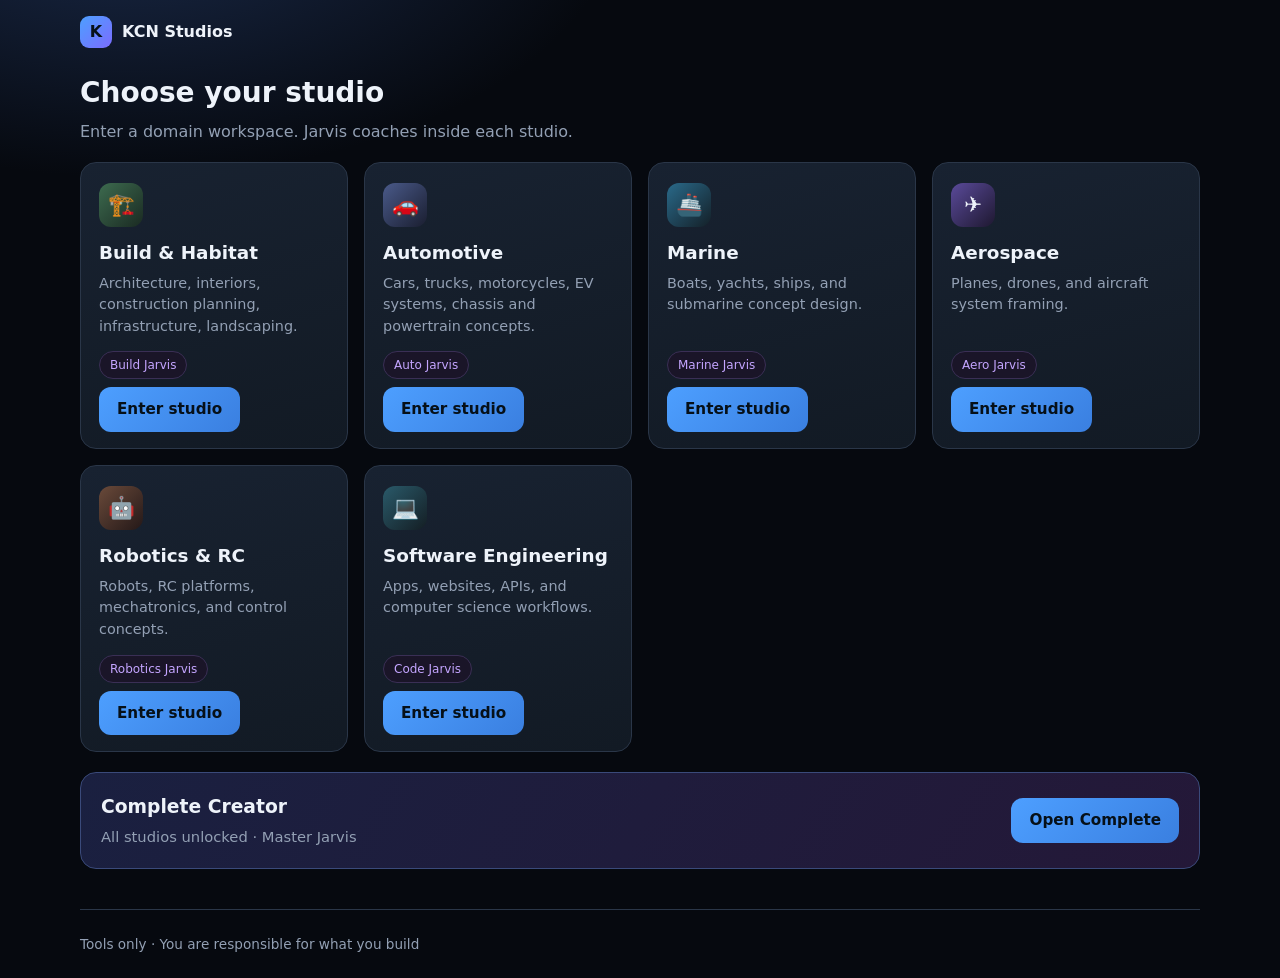
==== docs/index.html @ ed0cfe14 "Publish Studio Home to docs/ for GitHub Pages" ====
<!DOCTYPE html>
<html lang="en">
<head>
<meta charset="UTF-8"/>
<meta name="viewport" content="width=device-width, initial-scale=1"/>
<title>KCN Studios</title>
<style>
:root{--bg:#06090f;--card:#121a24;--border:#2a3648;--text:#eef3fa;--muted:#93a0b4;--accent:#4d9fff;--accent2:#7b6cff;--jarvis:#c4a5ff;--font:system-ui,sans-serif}
*{box-sizing:border-box}body{margin:0;font-family:var(--font);background:radial-gradient(900px 500px at 10% -10%,#1a2a4a 0%,transparent 55%),var(--bg);color:var(--text);min-height:100vh;line-height:1.5}
.container{width:min(1120px,92vw);margin:0 auto}.nav{display:flex;align-items:center;justify-content:space-between;padding:16px 0;flex-wrap:wrap;gap:12px}
.brand{display:flex;align-items:center;gap:10px;font-weight:800;color:var(--text);text-decoration:none}
.brand-mark{width:32px;height:32px;border-radius:9px;background:linear-gradient(135deg,var(--accent),var(--accent2));display:grid;place-items:center;color:#061018;font-weight:900}
.btn{display:inline-flex;align-items:center;padding:11px 18px;border-radius:12px;border:0;font-weight:700;cursor:pointer;text-decoration:none;font-size:.95rem}
.btn-primary{background:linear-gradient(135deg,var(--accent),#3a7fe0);color:#061018}
h1{font-size:1.75rem;margin:8px 0 6px}.sub{color:var(--muted);margin:0 0 12px}
.studio-grid{display:grid;grid-template-columns:repeat(auto-fill,minmax(260px,1fr));gap:16px;margin-top:18px}
.studio-card{background:linear-gradient(165deg,#182231,#121a24);border:1px solid var(--border);border-radius:16px;padding:20px 18px 16px;display:flex;flex-direction:column;min-height:220px;transition:border-color .15s,transform .15s}
.studio-card:hover{border-color:#4a6a9a;transform:translateY(-2px)}
.studio-icon{width:44px;height:44px;border-radius:12px;display:grid;place-items:center;font-size:1.35rem;margin-bottom:12px}
.studio-card h2{margin:0 0 6px;font-size:1.15rem}.studio-card p{margin:0;color:var(--muted);font-size:.9rem;flex:1}
.studio-meta{display:flex;align-items:center;justify-content:space-between;margin-top:14px;gap:8px;flex-wrap:wrap}
.jarvis-tag{font-size:.75rem;color:var(--jarvis);background:#1a1528;border:1px solid #3a2f55;padding:4px 10px;border-radius:999px}
.complete-banner{margin:20px 0;background:linear-gradient(120deg,#1a2040,#241838);border:1px solid #3a4a7a;border-radius:16px;padding:20px;display:flex;align-items:center;justify-content:space-between;gap:16px;flex-wrap:wrap}
.footer{margin-top:40px;padding:24px 0;border-top:1px solid var(--border);color:var(--muted);font-size:.85rem}
</style>
</head>
<body>
<div class="container">
<nav class="nav"><a class="brand" href="index.html"><span class="brand-mark">K</span> KCN Studios</a></nav>
<h1>Choose your studio</h1>
<p class="sub">Enter a domain workspace. Jarvis coaches inside each studio.</p>
<div class="studio-grid" id="grid"></div>
<div class="complete-banner">
  <div>
    <h3 style="margin:0 0 4px">Complete Creator</h3>
    <p style="margin:0;color:var(--muted);font-size:.92rem">All studios unlocked · Master Jarvis</p>
  </div>
  <a class="btn btn-primary" href="workspace.html?studio=SUB-COMPLETE">Open Complete</a>
</div>
<footer class="footer">Tools only · You are responsible for what you build</footer>
</div>
<script>
const STUDIOS=[
  {id:'SUB-BUILD',name:'Build & Habitat',icon:'🏗️',color:'linear-gradient(135deg,#3d6b4f,#1a2a22)',blurb:'Architecture, interiors, construction planning, infrastructure, landscaping.',jarvis:'Build Jarvis'},
  {id:'SUB-AUTO',name:'Automotive',icon:'🚗',color:'linear-gradient(135deg,#4a5a8a,#1a1e30)',blurb:'Cars, trucks, motorcycles, EV systems, chassis and powertrain concepts.',jarvis:'Auto Jarvis'},
  {id:'SUB-MARINE',name:'Marine',icon:'🚢',color:'linear-gradient(135deg,#2a6a8a,#142028)',blurb:'Boats, yachts, ships, and submarine concept design.',jarvis:'Marine Jarvis'},
  {id:'SUB-AERO',name:'Aerospace',icon:'✈️',color:'linear-gradient(135deg,#5a4a9a,#1e1830)',blurb:'Planes, drones, and aircraft system framing.',jarvis:'Aero Jarvis'},
  {id:'SUB-ROBOTICS',name:'Robotics & RC',icon:'🤖',color:'linear-gradient(135deg,#6a4a3a,#241818)',blurb:'Robots, RC platforms, mechatronics, and control concepts.',jarvis:'Robotics Jarvis'},
  {id:'SUB-SOFTWARE',name:'Software Engineering',icon:'💻',color:'linear-gradient(135deg,#2a5a6a,#141e24)',blurb:'Apps, websites, APIs, and computer science workflows.',jarvis:'Code Jarvis'}
];
document.getElementById('grid').innerHTML=STUDIOS.map(s=>`
<article class="studio-card">
  <div class="studio-icon" style="background:${s.color}">${s.icon}</div>
  <h2>${s.name}</h2>
  <p>${s.blurb}</p>
  <div class="studio-meta">
    <span class="jarvis-tag">${s.jarvis}</span>
    <a class="btn btn-primary" href="workspace.html?studio=${s.id}">Enter studio</a>
  </div>
</article>`).join('');
</script>
</body>
</html>
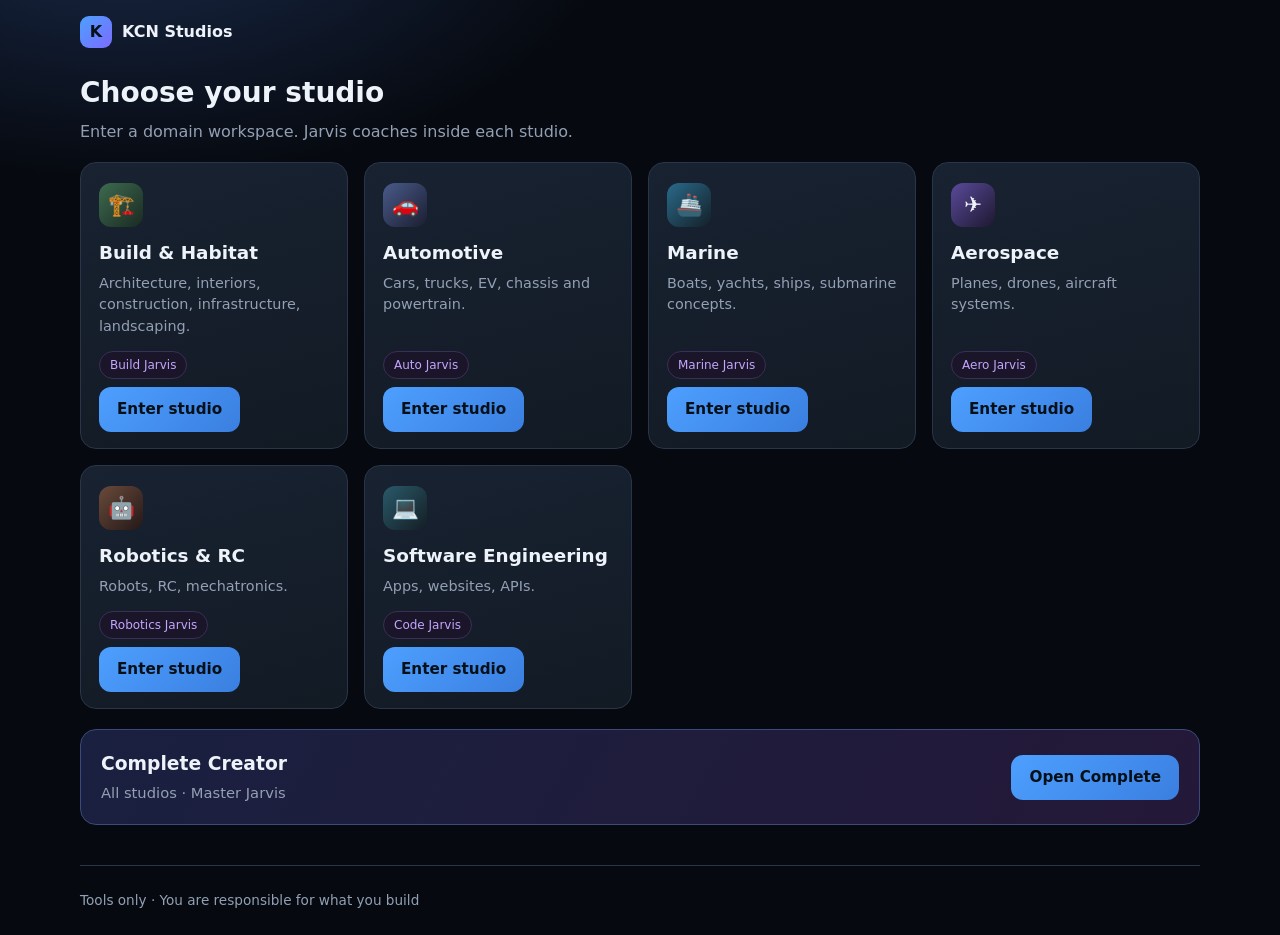
==== commit 70e9c852: "Add GitHub Pages auto-deploy workflow" ====
--- a/docs/index.html
+++ b/docs/index.html
@@ -5,17 +5,17 @@
 <meta name="viewport" content="width=device-width, initial-scale=1"/>
 <title>KCN Studios</title>
 <style>
-:root{--bg:#06090f;--card:#121a24;--border:#2a3648;--text:#eef3fa;--muted:#93a0b4;--accent:#4d9fff;--accent2:#7b6cff;--jarvis:#c4a5ff;--font:system-ui,sans-serif}
+:root{--bg:#06090f;--border:#2a3648;--text:#eef3fa;--muted:#93a0b4;--accent:#4d9fff;--accent2:#7b6cff;--jarvis:#c4a5ff;--font:system-ui,sans-serif}
 *{box-sizing:border-box}body{margin:0;font-family:var(--font);background:radial-gradient(900px 500px at 10% -10%,#1a2a4a 0%,transparent 55%),var(--bg);color:var(--text);min-height:100vh;line-height:1.5}
-.container{width:min(1120px,92vw);margin:0 auto}.nav{display:flex;align-items:center;justify-content:space-between;padding:16px 0;flex-wrap:wrap;gap:12px}
+.container{width:min(1120px,92vw);margin:0 auto}.nav{display:flex;align-items:center;justify-content:space-between;padding:16px 0}
 .brand{display:flex;align-items:center;gap:10px;font-weight:800;color:var(--text);text-decoration:none}
 .brand-mark{width:32px;height:32px;border-radius:9px;background:linear-gradient(135deg,var(--accent),var(--accent2));display:grid;place-items:center;color:#061018;font-weight:900}
-.btn{display:inline-flex;align-items:center;padding:11px 18px;border-radius:12px;border:0;font-weight:700;cursor:pointer;text-decoration:none;font-size:.95rem}
+.btn{display:inline-flex;align-items:center;padding:11px 18px;border-radius:12px;border:0;font-weight:700;text-decoration:none;font-size:.95rem}
 .btn-primary{background:linear-gradient(135deg,var(--accent),#3a7fe0);color:#061018}
 h1{font-size:1.75rem;margin:8px 0 6px}.sub{color:var(--muted);margin:0 0 12px}
 .studio-grid{display:grid;grid-template-columns:repeat(auto-fill,minmax(260px,1fr));gap:16px;margin-top:18px}
-.studio-card{background:linear-gradient(165deg,#182231,#121a24);border:1px solid var(--border);border-radius:16px;padding:20px 18px 16px;display:flex;flex-direction:column;min-height:220px;transition:border-color .15s,transform .15s}
-.studio-card:hover{border-color:#4a6a9a;transform:translateY(-2px)}
+.studio-card{background:linear-gradient(165deg,#182231,#121a24);border:1px solid var(--border);border-radius:16px;padding:20px 18px 16px;display:flex;flex-direction:column;min-height:220px}
+.studio-card:hover{border-color:#4a6a9a}
 .studio-icon{width:44px;height:44px;border-radius:12px;display:grid;place-items:center;font-size:1.35rem;margin-bottom:12px}
 .studio-card h2{margin:0 0 6px;font-size:1.15rem}.studio-card p{margin:0;color:var(--muted);font-size:.9rem;flex:1}
 .studio-meta{display:flex;align-items:center;justify-content:space-between;margin-top:14px;gap:8px;flex-wrap:wrap}
@@ -31,33 +31,21 @@
 <p class="sub">Enter a domain workspace. Jarvis coaches inside each studio.</p>
 <div class="studio-grid" id="grid"></div>
 <div class="complete-banner">
-  <div>
-    <h3 style="margin:0 0 4px">Complete Creator</h3>
-    <p style="margin:0;color:var(--muted);font-size:.92rem">All studios unlocked · Master Jarvis</p>
-  </div>
-  <a class="btn btn-primary" href="workspace.html?studio=SUB-COMPLETE">Open Complete</a>
+<div><h3 style="margin:0 0 4px">Complete Creator</h3><p style="margin:0;color:var(--muted);font-size:.92rem">All studios · Master Jarvis</p></div>
+<a class="btn btn-primary" href="workspace.html?studio=SUB-COMPLETE">Open Complete</a>
 </div>
 <footer class="footer">Tools only · You are responsible for what you build</footer>
 </div>
 <script>
 const STUDIOS=[
-  {id:'SUB-BUILD',name:'Build & Habitat',icon:'🏗️',color:'linear-gradient(135deg,#3d6b4f,#1a2a22)',blurb:'Architecture, interiors, construction planning, infrastructure, landscaping.',jarvis:'Build Jarvis'},
-  {id:'SUB-AUTO',name:'Automotive',icon:'🚗',color:'linear-gradient(135deg,#4a5a8a,#1a1e30)',blurb:'Cars, trucks, motorcycles, EV systems, chassis and powertrain concepts.',jarvis:'Auto Jarvis'},
-  {id:'SUB-MARINE',name:'Marine',icon:'🚢',color:'linear-gradient(135deg,#2a6a8a,#142028)',blurb:'Boats, yachts, ships, and submarine concept design.',jarvis:'Marine Jarvis'},
-  {id:'SUB-AERO',name:'Aerospace',icon:'✈️',color:'linear-gradient(135deg,#5a4a9a,#1e1830)',blurb:'Planes, drones, and aircraft system framing.',jarvis:'Aero Jarvis'},
-  {id:'SUB-ROBOTICS',name:'Robotics & RC',icon:'🤖',color:'linear-gradient(135deg,#6a4a3a,#241818)',blurb:'Robots, RC platforms, mechatronics, and control concepts.',jarvis:'Robotics Jarvis'},
-  {id:'SUB-SOFTWARE',name:'Software Engineering',icon:'💻',color:'linear-gradient(135deg,#2a5a6a,#141e24)',blurb:'Apps, websites, APIs, and computer science workflows.',jarvis:'Code Jarvis'}
+{id:'SUB-BUILD',name:'Build & Habitat',icon:'🏗️',color:'linear-gradient(135deg,#3d6b4f,#1a2a22)',blurb:'Architecture, interiors, construction, infrastructure, landscaping.',jarvis:'Build Jarvis'},
+{id:'SUB-AUTO',name:'Automotive',icon:'🚗',color:'linear-gradient(135deg,#4a5a8a,#1a1e30)',blurb:'Cars, trucks, EV, chassis and powertrain.',jarvis:'Auto Jarvis'},
+{id:'SUB-MARINE',name:'Marine',icon:'🚢',color:'linear-gradient(135deg,#2a6a8a,#142028)',blurb:'Boats, yachts, ships, submarine concepts.',jarvis:'Marine Jarvis'},
+{id:'SUB-AERO',name:'Aerospace',icon:'✈️',color:'linear-gradient(135deg,#5a4a9a,#1e1830)',blurb:'Planes, drones, aircraft systems.',jarvis:'Aero Jarvis'},
+{id:'SUB-ROBOTICS',name:'Robotics & RC',icon:'🤖',color:'linear-gradient(135deg,#6a4a3a,#241818)',blurb:'Robots, RC, mechatronics.',jarvis:'Robotics Jarvis'},
+{id:'SUB-SOFTWARE',name:'Software Engineering',icon:'💻',color:'linear-gradient(135deg,#2a5a6a,#141e24)',blurb:'Apps, websites, APIs.',jarvis:'Code Jarvis'}
 ];
-document.getElementById('grid').innerHTML=STUDIOS.map(s=>`
-<article class="studio-card">
-  <div class="studio-icon" style="background:${s.color}">${s.icon}</div>
-  <h2>${s.name}</h2>
-  <p>${s.blurb}</p>
-  <div class="studio-meta">
-    <span class="jarvis-tag">${s.jarvis}</span>
-    <a class="btn btn-primary" href="workspace.html?studio=${s.id}">Enter studio</a>
-  </div>
-</article>`).join('');
+document.getElementById('grid').innerHTML=STUDIOS.map(s=>`<article class="studio-card"><div class="studio-icon" style="background:${s.color}">${s.icon}</div><h2>${s.name}</h2><p>${s.blurb}</p><div class="studio-meta"><span class="jarvis-tag">${s.jarvis}</span><a class="btn btn-primary" href="workspace.html?studio=${s.id}">Enter studio</a></div></article>`).join('');
 </script>
 </body>
 </html>
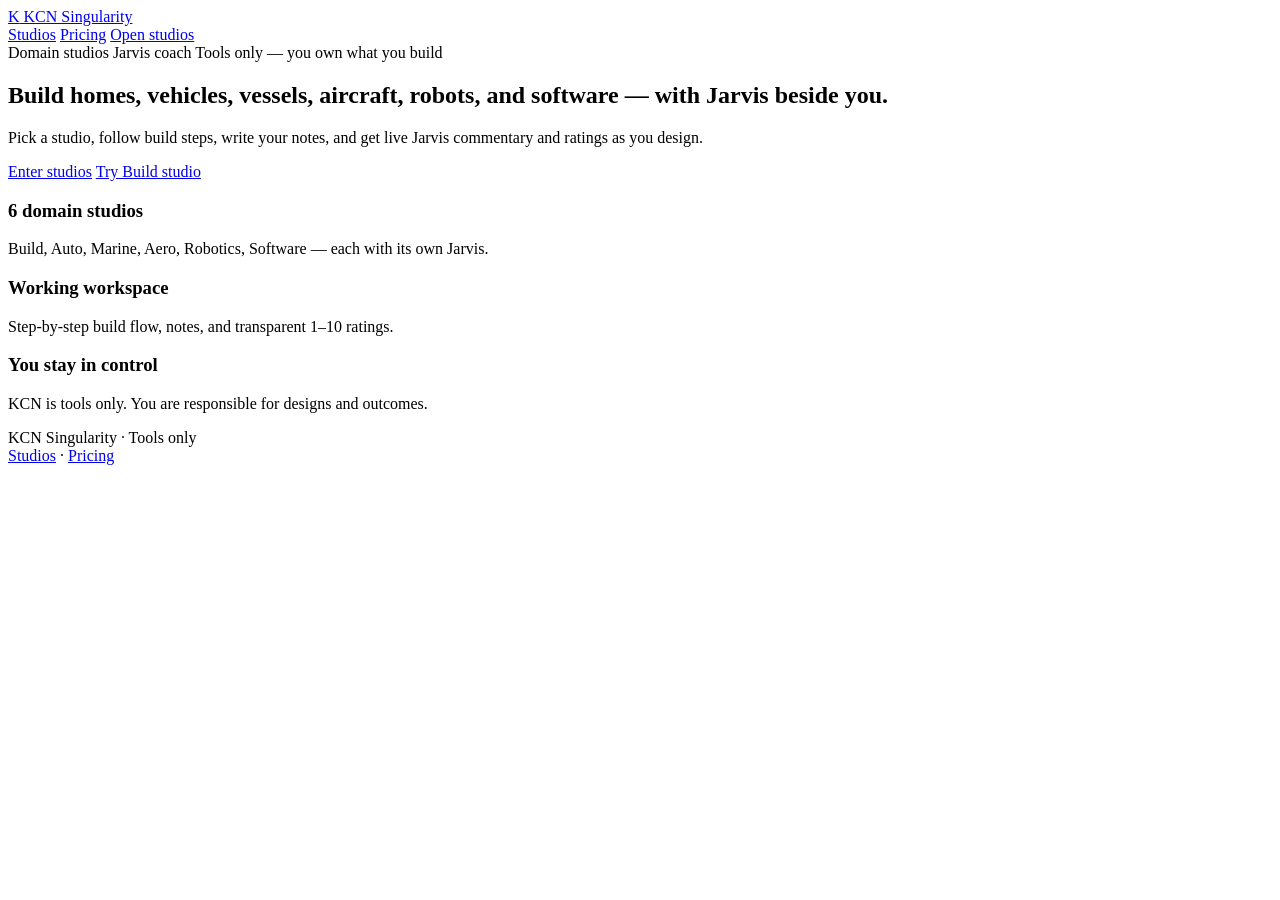
==== commit 8e692b8e: "Publish complete working KCN web app (landing, studios, workspace+Jarvis, pricing)" ====
--- a/docs/index.html
+++ b/docs/index.html
@@ -3,49 +3,38 @@
 <head>
 <meta charset="UTF-8"/>
 <meta name="viewport" content="width=device-width, initial-scale=1"/>
-<title>KCN Studios</title>
-<style>
-:root{--bg:#06090f;--border:#2a3648;--text:#eef3fa;--muted:#93a0b4;--accent:#4d9fff;--accent2:#7b6cff;--jarvis:#c4a5ff;--font:system-ui,sans-serif}
-*{box-sizing:border-box}body{margin:0;font-family:var(--font);background:radial-gradient(900px 500px at 10% -10%,#1a2a4a 0%,transparent 55%),var(--bg);color:var(--text);min-height:100vh;line-height:1.5}
-.container{width:min(1120px,92vw);margin:0 auto}.nav{display:flex;align-items:center;justify-content:space-between;padding:16px 0}
-.brand{display:flex;align-items:center;gap:10px;font-weight:800;color:var(--text);text-decoration:none}
-.brand-mark{width:32px;height:32px;border-radius:9px;background:linear-gradient(135deg,var(--accent),var(--accent2));display:grid;place-items:center;color:#061018;font-weight:900}
-.btn{display:inline-flex;align-items:center;padding:11px 18px;border-radius:12px;border:0;font-weight:700;text-decoration:none;font-size:.95rem}
-.btn-primary{background:linear-gradient(135deg,var(--accent),#3a7fe0);color:#061018}
-h1{font-size:1.75rem;margin:8px 0 6px}.sub{color:var(--muted);margin:0 0 12px}
-.studio-grid{display:grid;grid-template-columns:repeat(auto-fill,minmax(260px,1fr));gap:16px;margin-top:18px}
-.studio-card{background:linear-gradient(165deg,#182231,#121a24);border:1px solid var(--border);border-radius:16px;padding:20px 18px 16px;display:flex;flex-direction:column;min-height:220px}
-.studio-card:hover{border-color:#4a6a9a}
-.studio-icon{width:44px;height:44px;border-radius:12px;display:grid;place-items:center;font-size:1.35rem;margin-bottom:12px}
-.studio-card h2{margin:0 0 6px;font-size:1.15rem}.studio-card p{margin:0;color:var(--muted);font-size:.9rem;flex:1}
-.studio-meta{display:flex;align-items:center;justify-content:space-between;margin-top:14px;gap:8px;flex-wrap:wrap}
-.jarvis-tag{font-size:.75rem;color:var(--jarvis);background:#1a1528;border:1px solid #3a2f55;padding:4px 10px;border-radius:999px}
-.complete-banner{margin:20px 0;background:linear-gradient(120deg,#1a2040,#241838);border:1px solid #3a4a7a;border-radius:16px;padding:20px;display:flex;align-items:center;justify-content:space-between;gap:16px;flex-wrap:wrap}
-.footer{margin-top:40px;padding:24px 0;border-top:1px solid var(--border);color:var(--muted);font-size:.85rem}
-</style>
+<title>KCN Singularity</title>
+<link rel="stylesheet" href="app.css"/>
 </head>
 <body>
 <div class="container">
-<nav class="nav"><a class="brand" href="index.html"><span class="brand-mark">K</span> KCN Studios</a></nav>
-<h1>Choose your studio</h1>
-<p class="sub">Enter a domain workspace. Jarvis coaches inside each studio.</p>
-<div class="studio-grid" id="grid"></div>
-<div class="complete-banner">
-<div><h3 style="margin:0 0 4px">Complete Creator</h3><p style="margin:0;color:var(--muted);font-size:.92rem">All studios · Master Jarvis</p></div>
-<a class="btn btn-primary" href="workspace.html?studio=SUB-COMPLETE">Open Complete</a>
+<nav class="nav">
+  <a class="brand" href="index.html"><span class="brand-mark">K</span> KCN Singularity</a>
+  <div class="nav-links">
+    <a href="studios.html">Studios</a>
+    <a href="pricing.html">Pricing</a>
+    <a class="btn btn-primary" href="studios.html">Open studios</a>
+  </div>
+</nav>
+<section class="hero">
+  <div class="pill-row">
+    <span class="pill">Domain studios</span>
+    <span class="pill">Jarvis coach</span>
+    <span class="pill">Tools only — you own what you build</span>
+  </div>
+  <h1>Build homes, vehicles, vessels, aircraft, robots, and software — with Jarvis beside you.</h1>
+  <p class="lead">Pick a studio, follow build steps, write your notes, and get live Jarvis commentary and ratings as you design.</p>
+  <div class="actions">
+    <a class="btn btn-primary" href="studios.html">Enter studios</a>
+    <a class="btn btn-ghost" href="workspace.html?studio=SUB-BUILD">Try Build studio</a>
+  </div>
+  <div class="grid-3">
+    <div class="card"><h3>6 domain studios</h3><p>Build, Auto, Marine, Aero, Robotics, Software — each with its own Jarvis.</p></div>
+    <div class="card"><h3>Working workspace</h3><p>Step-by-step build flow, notes, and transparent 1–10 ratings.</p></div>
+    <div class="card"><h3>You stay in control</h3><p>KCN is tools only. You are responsible for designs and outcomes.</p></div>
+  </div>
+</section>
+<footer class="footer"><div class="footer-grid"><div>KCN Singularity · Tools only</div><div><a href="studios.html">Studios</a> · <a href="pricing.html">Pricing</a></div></div></footer>
 </div>
-<footer class="footer">Tools only · You are responsible for what you build</footer>
-</div>
-<script>
-const STUDIOS=[
-{id:'SUB-BUILD',name:'Build & Habitat',icon:'🏗️',color:'linear-gradient(135deg,#3d6b4f,#1a2a22)',blurb:'Architecture, interiors, construction, infrastructure, landscaping.',jarvis:'Build Jarvis'},
-{id:'SUB-AUTO',name:'Automotive',icon:'🚗',color:'linear-gradient(135deg,#4a5a8a,#1a1e30)',blurb:'Cars, trucks, EV, chassis and powertrain.',jarvis:'Auto Jarvis'},
-{id:'SUB-MARINE',name:'Marine',icon:'🚢',color:'linear-gradient(135deg,#2a6a8a,#142028)',blurb:'Boats, yachts, ships, submarine concepts.',jarvis:'Marine Jarvis'},
-{id:'SUB-AERO',name:'Aerospace',icon:'✈️',color:'linear-gradient(135deg,#5a4a9a,#1e1830)',blurb:'Planes, drones, aircraft systems.',jarvis:'Aero Jarvis'},
-{id:'SUB-ROBOTICS',name:'Robotics & RC',icon:'🤖',color:'linear-gradient(135deg,#6a4a3a,#241818)',blurb:'Robots, RC, mechatronics.',jarvis:'Robotics Jarvis'},
-{id:'SUB-SOFTWARE',name:'Software Engineering',icon:'💻',color:'linear-gradient(135deg,#2a5a6a,#141e24)',blurb:'Apps, websites, APIs.',jarvis:'Code Jarvis'}
-];
-document.getElementById('grid').innerHTML=STUDIOS.map(s=>`<article class="studio-card"><div class="studio-icon" style="background:${s.color}">${s.icon}</div><h2>${s.name}</h2><p>${s.blurb}</p><div class="studio-meta"><span class="jarvis-tag">${s.jarvis}</span><a class="btn btn-primary" href="workspace.html?studio=${s.id}">Enter studio</a></div></article>`).join('');
-</script>
 </body>
 </html>
